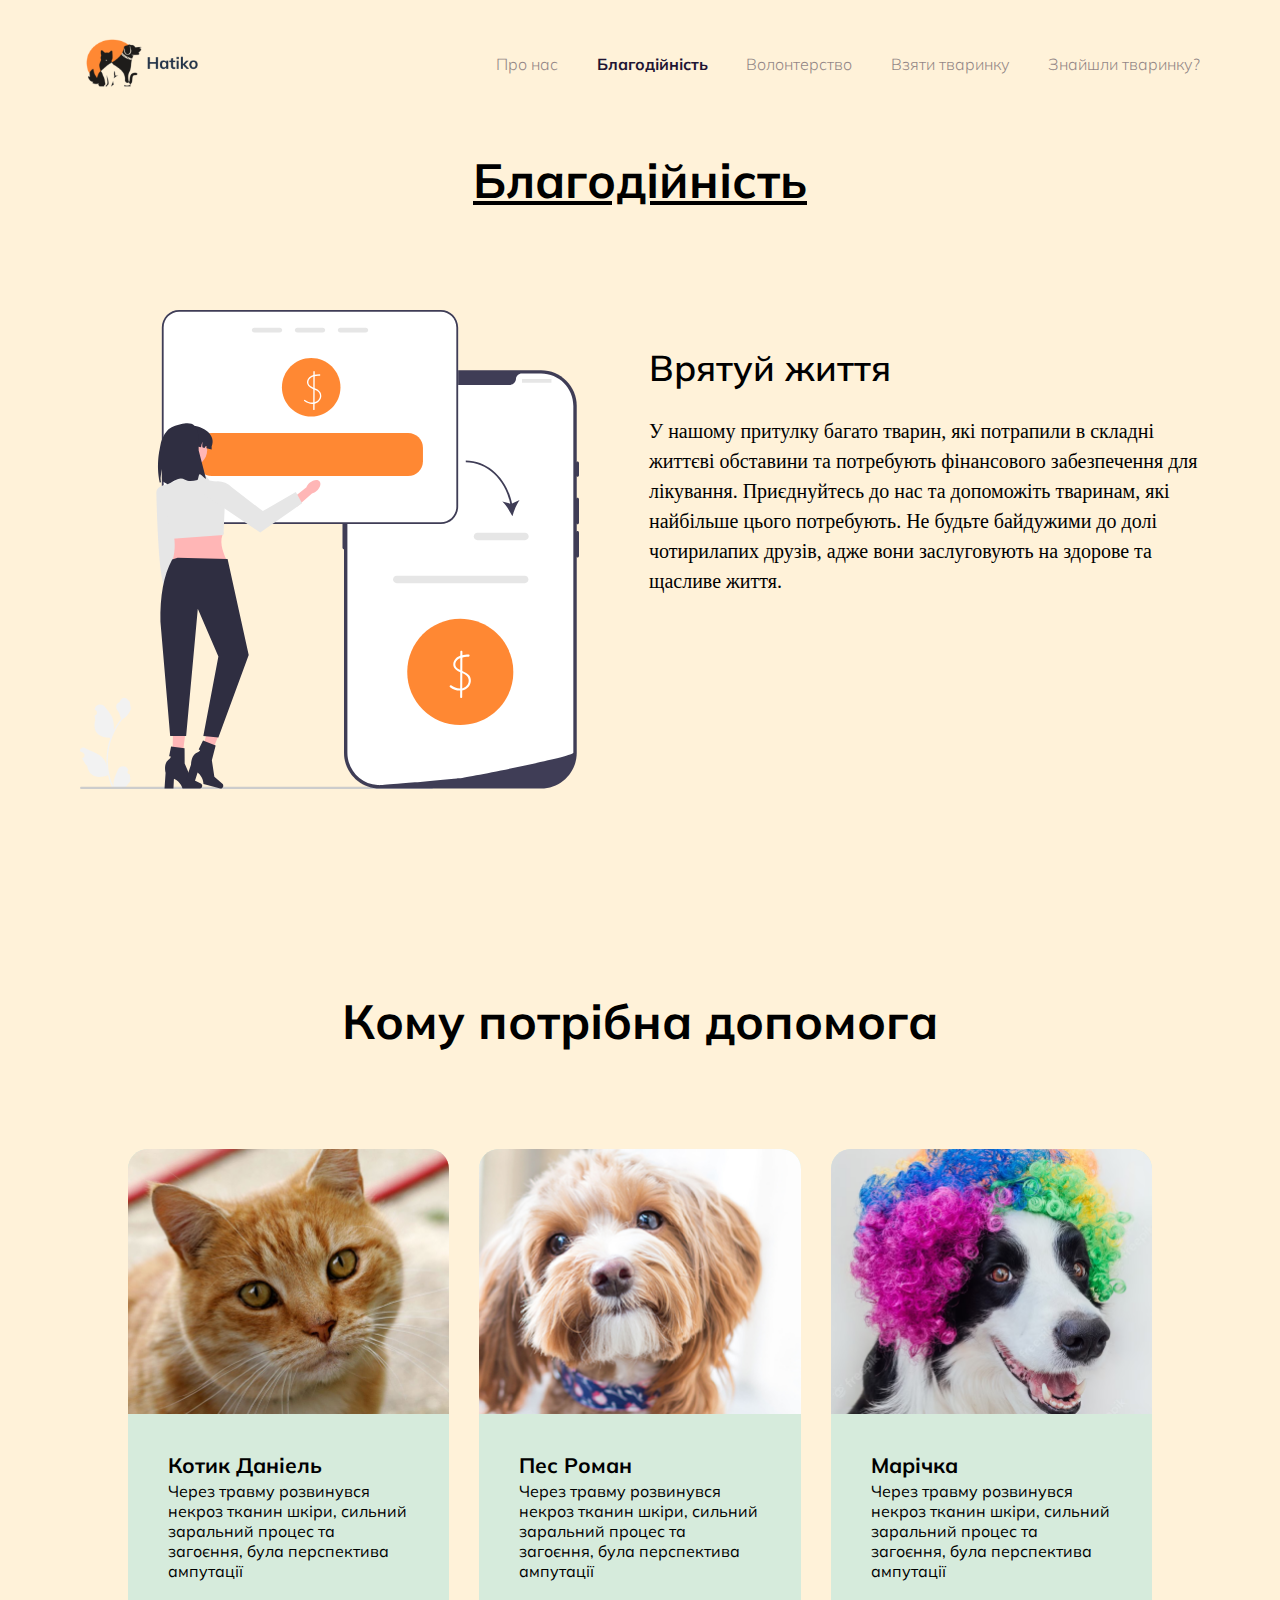
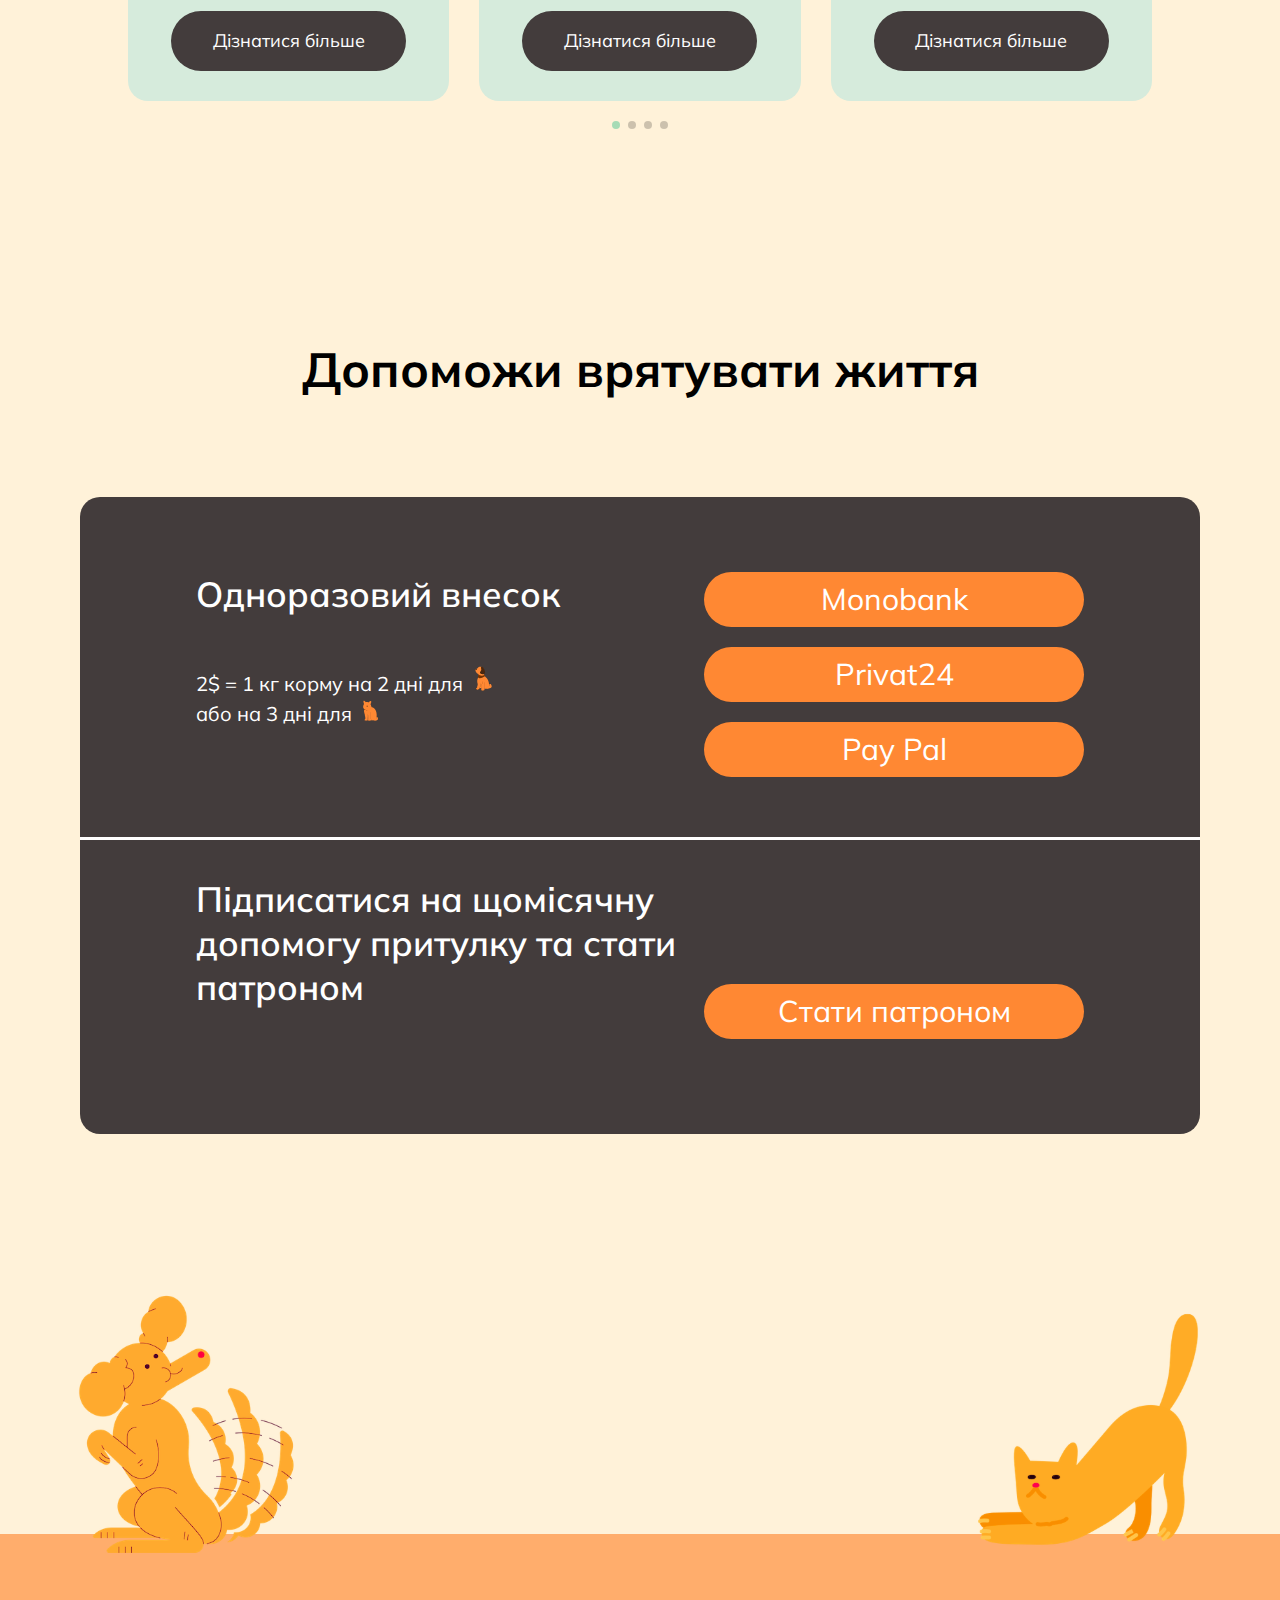
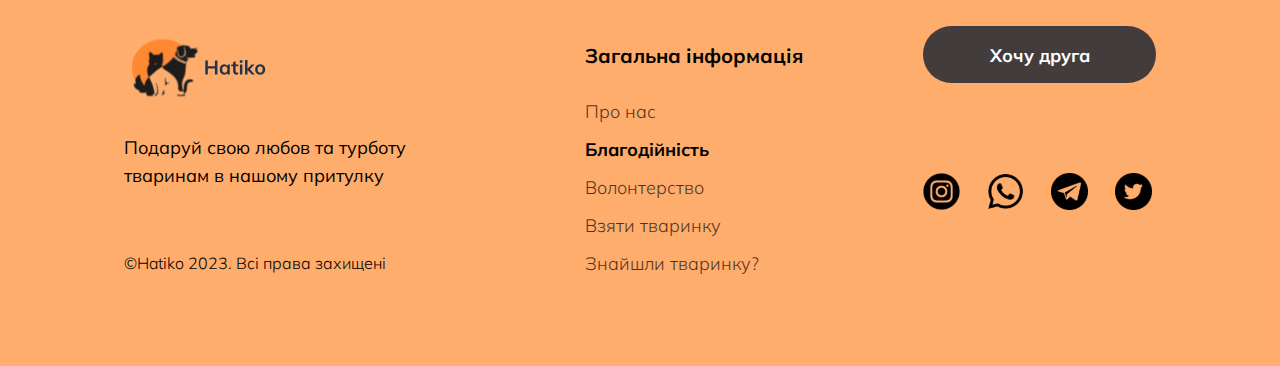
==== charity.html @ b1747670 "small changes in slider. adding links to page in footers and button "Хочу друга"" ====
<!DOCTYPE html>
<html lang="en">
<head>
    <meta charset="UTF-8">
    <meta http-equiv="X-UA-Compatible" content="IE=edge">
    <meta name="viewport" content="width=device-width, initial-scale=1.0">
    <link href="https://fonts.googleapis.com/css2?family=Mulish:wght@400&display=swap" rel="stylesheet">
    <link rel="stylesheet" href="styles/libs/style.css">
    <link rel="shortcut icon" href="images/favicon.ico" type="image/x-icon">
    <link rel="stylesheet" href="https://cdn.jsdelivr.net/npm/swiper@9/swiper-bundle.min.css" />
    <title>Благодійність</title>
</head>
<body>
    <header>
        <div class="container">
            <div class="header-content">
                <div class="logo">
                    <img src="images/logo.png" alt="logo">
                </div>
                <nav class="nav">
                    <a href="index.html" class="nav__item">Про нас</a>
                    <a href="charity.html" class="nav__item active">Благодійність</a>
                    <a href="volunteering.html" class="nav__item">Волонтерство</a>
                    <a href="#" class="nav__item">Взяти тваринку</a>
                    <a href="#" class="nav__item">Знайшли тваринку?</a>
                </nav>
            </div>
        </div>
    </header>
    <section class="charity-page-info">
        <h1>Благодійність</h1>
        <div class="container">
            <div class="content-left">
                <img src="images/woman_money.svg" alt="Woman with smartphone">
            </div>
            <div class="content-right">
                <h2>Врятуй життя</h2>
                <p>
                    У нашому притулку багато тварин, які потрапили в складні життєві обставини та потребують
                    фінансового забезпечення для лікування. Приєднуйтесь до нас та допоможіть тваринам, які
                    найбільше цього потребують. Не будьте байдужими до долі чотирилапих друзів, адже вони
                    заслуговують на здорове та щасливе життя.
                </p>
            </div>
        </div>
    </section>

    <section class="who-needs-help charity-section">
        <h2>Кому потрібна допомога</h2>

        <div class="pets-slider swiper mySwiper">
            <div class="swiper-wrapper">
                <div class="slider-element swiper-slide">
                    <div class="element-image element-image1">
                    </div>
                    <div class="info-part">
                        <p class="info-title">Котик Даніель</p>
                        <p>Через травму розвинувся некроз тканин шкіри, сильний заральний процес та загоєння, була перспектива ампутації</p>
                    </div>
                    <a class="learn-more" href="#">Дізнатися більше</a>
                </div>
                <div class="slider-element swiper-slide">
                    <div class="element-image element-image2">
                    </div>
                    <div class="info-part">
                        <p class="info-title">Пес Роман</p>
                        <p>Через травму розвинувся некроз тканин шкіри, сильний заральний процес та загоєння, була перспектива ампутації</p>
                    </div>
                    <a class="learn-more" href="#">Дізнатися більше</a>
                </div>
                <div class="slider-element swiper-slide">
                    <div class="element-image element-image3">
                    </div>
                    <div class="info-part">
                        <p class="info-title">Марічка</p>
                        <p>Через травму розвинувся некроз тканин шкіри, сильний заральний процес та загоєння, була перспектива ампутації</p>
                    </div>
                    <a class="learn-more" href="#">Дізнатися більше</a>
                </div>
                <div class="slider-element swiper-slide">
                    <div class="element-image element-image4">
                    </div>
                    <div class="info-part">
                        <p class="info-title">Жартун</p>
                        <p>Через травму розвинувся некроз тканин шкіри, сильний заральний процес та загоєння, була перспектива ампутації</p>
                    </div>
                    <a class="learn-more" href="#">Дізнатися більше</a>
                </div>
                <div class="slider-element swiper-slide">
                    <div class="element-image element-image5">
                    </div>
                    <div class="info-part">
                        <p class="info-title">Чарлі</p>
                        <p>Через травму розвинувся некроз тканин шкіри, сильний заральний процес та загоєння, була перспектива ампутації</p>
                    </div>
                    <a class="learn-more" href="#">Дізнатися більше</a>
                </div>
                <div class="slider-element swiper-slide">
                    <div class="element-image element-image6">
                    </div>
                    <div class="info-part">
                        <p class="info-title">Лео</p>
                        <p>Через травму розвинувся некроз тканин шкіри, сильний заральний процес та загоєння, була перспектива ампутації</p>
                    </div>
                    <a class="learn-more" href="#">Дізнатися більше</a>
                </div>
            </div>
        </div>
        <div style="position: relative; --swiper-theme-color: #A6DBB5; margin-top: 20px" class="swiper-pagination"></div>
    </section>

    <section class="help-save-live charity-section">
        <h2>Допоможи врятувати життя</h2>
        <form action="">
            <div class="form">
                <div class="top-form-part">
                    <div class="form-description">
                        <p class="form-description-title">Одноразовий внесок</p>
                        <p class="description-text">
                            2$ = 1 кг корму на 2 дні для <img src="images/small_dog.svg" alt="dog"><br>
                            або на 3 дні для <img src="images/small_cat.svg" alt="cat">
                        </p>
                    </div>
                    <div class="buttons-to-donate">
                        <a class="pay-button" href="#">Monobank</a>
                        <a class="pay-button" href="#">Privat24</a>
                        <a class="pay-button" href="#">Pay Pal</a>
                    </div>
                </div>
                <div class="separate-line"></div>
                <div class="bottom-form-part">
                    <div class="bottom-description">
                        <p class="form-description-title">Підписатися на щомісячну допомогу притулку та стати патроном</p>
                    </div>
                    <div class="button-to-become-patron">
                        <a href="#" class="pay-button">Стати патроном</a>
                    </div>
                </div>
            </div>
        </form>
    </section>


    <div style="margin-top: 400px" class="footer-img">
        <img class="overlap-img" src="images/cat_dog.svg" alt="Overlap Image">
    </div>

    <footer>
        <div class="container">
            <div class="footer-content">
                <div class="footer-col1">
                    <a href="index.html"><img src="images/logo.svg" alt="Logo"></a>
                    <p>Подаруй свою любов та турботу тваринам в нашому притулку</p>
                    <small>©Hatiko 2023. Всі права захищені</small>
                </div>
                <div class="footer-col2">
                    <h3>Загальна інформація</h3>
                    <div class="footer-links">
                        <ul>
                            <li><a href="index.html" class="footer__item">Про нас</a></li>
                            <li><a href="charity.html" class="footer__item active">Благодійність</a></li>
                            <li><a href="volunteering.html" class="footer__item">Волонтерство</a></li>
                            <li><a href="take-animal.html" class="footer__item">Взяти тваринку</a></li>
                            <li><a href="#" class="footer__item">Знайшли тваринку?</a></li>
                        </ul>
                    </div>
                </div>

                <div class="footer-col3">
                    <button onclick="window.location.href='take-animal.html'">Хочу друга</button>
                    <div class="social-media">
                        <a href="#"><img src="images/social1.svg" alt="Social Media"></a>
                        <a href="#"><img src="images/social2.svg" alt="Social Media"></a>
                        <a href="#"><img src="images/social3.svg" alt="Social Media"></a>
                        <a href="#"><img src="images/social4.svg" alt="Social Media"></a>
                    </div>
                </div>
            </div>
        </div>
    </footer>

    <script src="scripts/slider.js"></script>
    <script src="https://cdn.jsdelivr.net/npm/swiper@9/swiper-bundle.min.js"></script>
    <script>
        var swiper = new Swiper(".mySwiper", {
            slidesPerView: 3,
            spaceBetween: 30,
            pagination: {
                el: ".swiper-pagination",
                clickable: true,
            },
        });
    </script>
</body>
</html>
---- styles/libs/style.css ----
@import url('media.css');
@import url('../blocks/header.css');
@import url('../blocks/main-page.css');
@import url('../blocks/slider.css');
@import url('../blocks/volunteering-page.css');
@import url('../blocks/form.css');
@import url('../blocks/thanks-block.css');
@import url('../blocks/reasons.css');
@import url('../blocks/sponsors.css');
@import url('../blocks/footer.css');
@import url('../blocks/take-animal-page.css');
@import url('../blocks/charity-page.css');
@import url('../blocks/animal-object-info.css');
*{
    font-family: 'Mulish', sans-serif;
    margin: 0;
    padding: 0;
    box-sizing: border-box;
}

.container{
    position: relative;
    max-width: 1120px;
    margin: 0 auto;
}
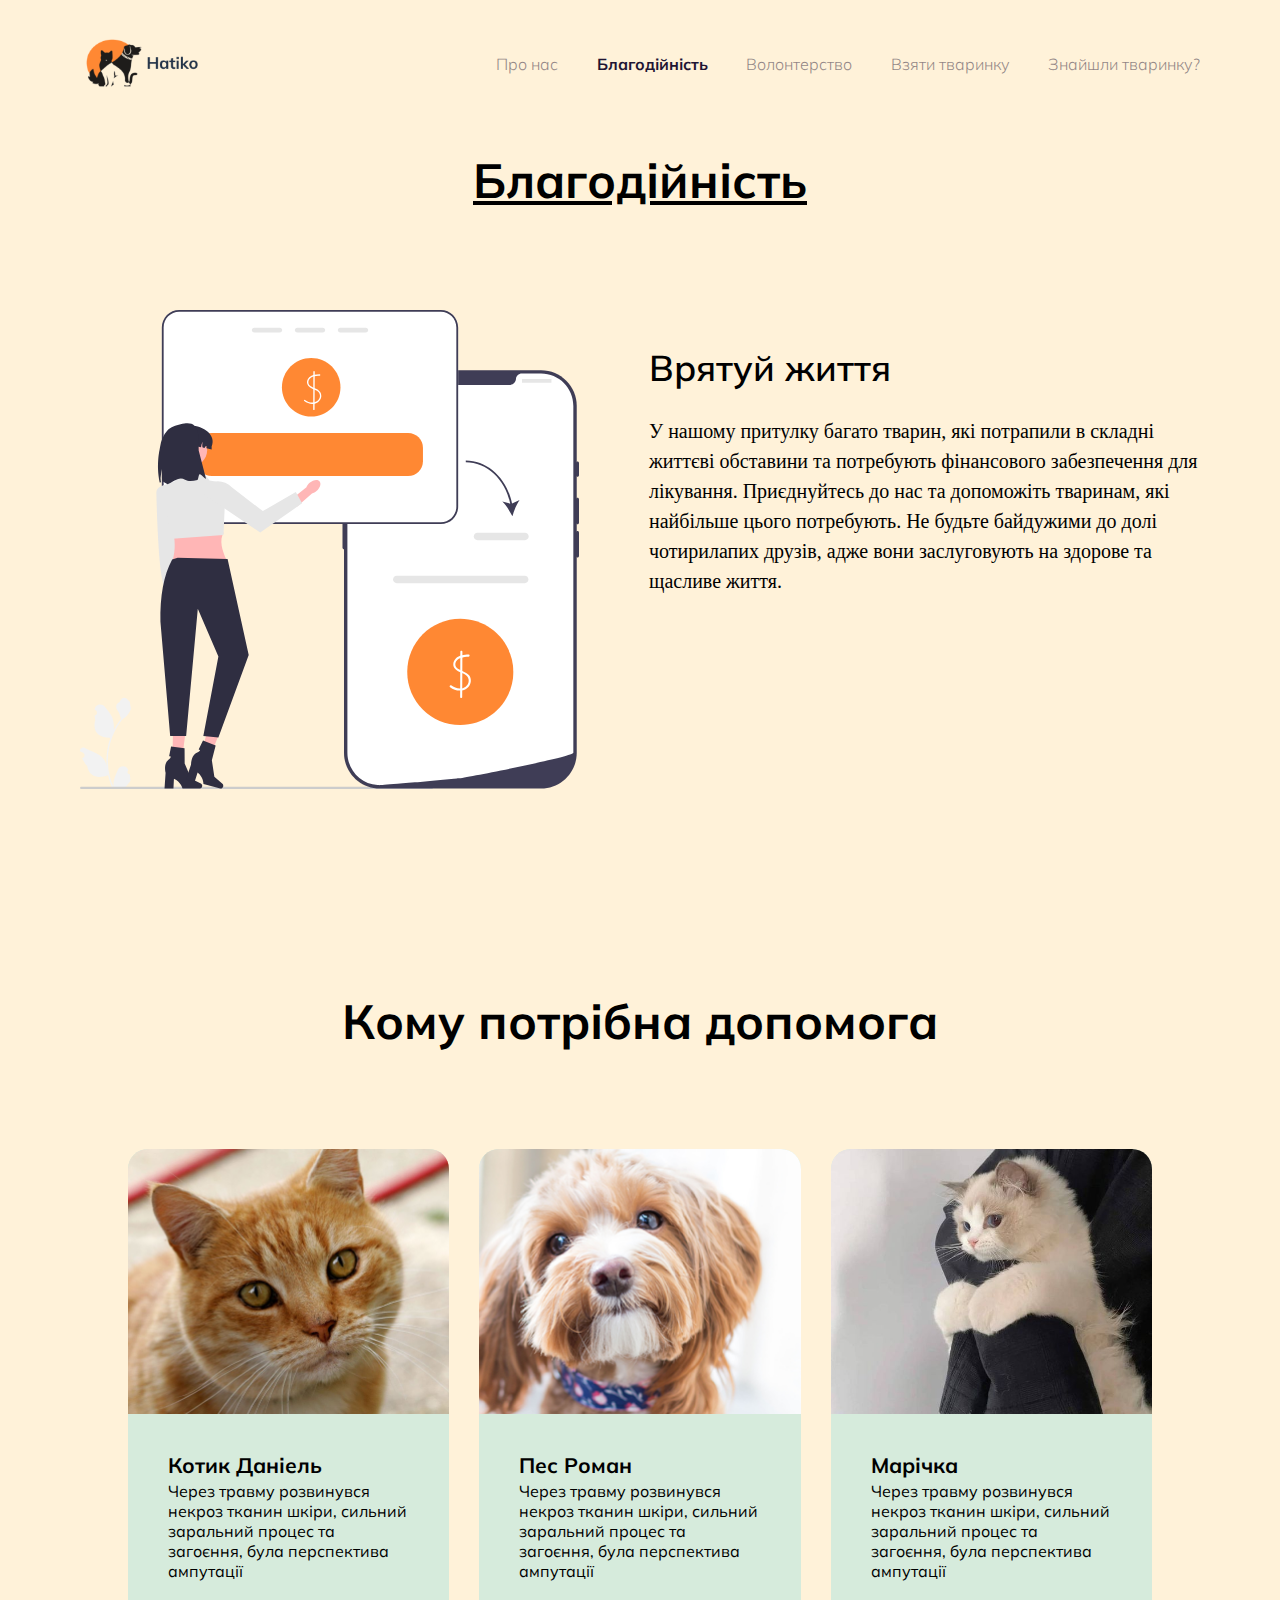
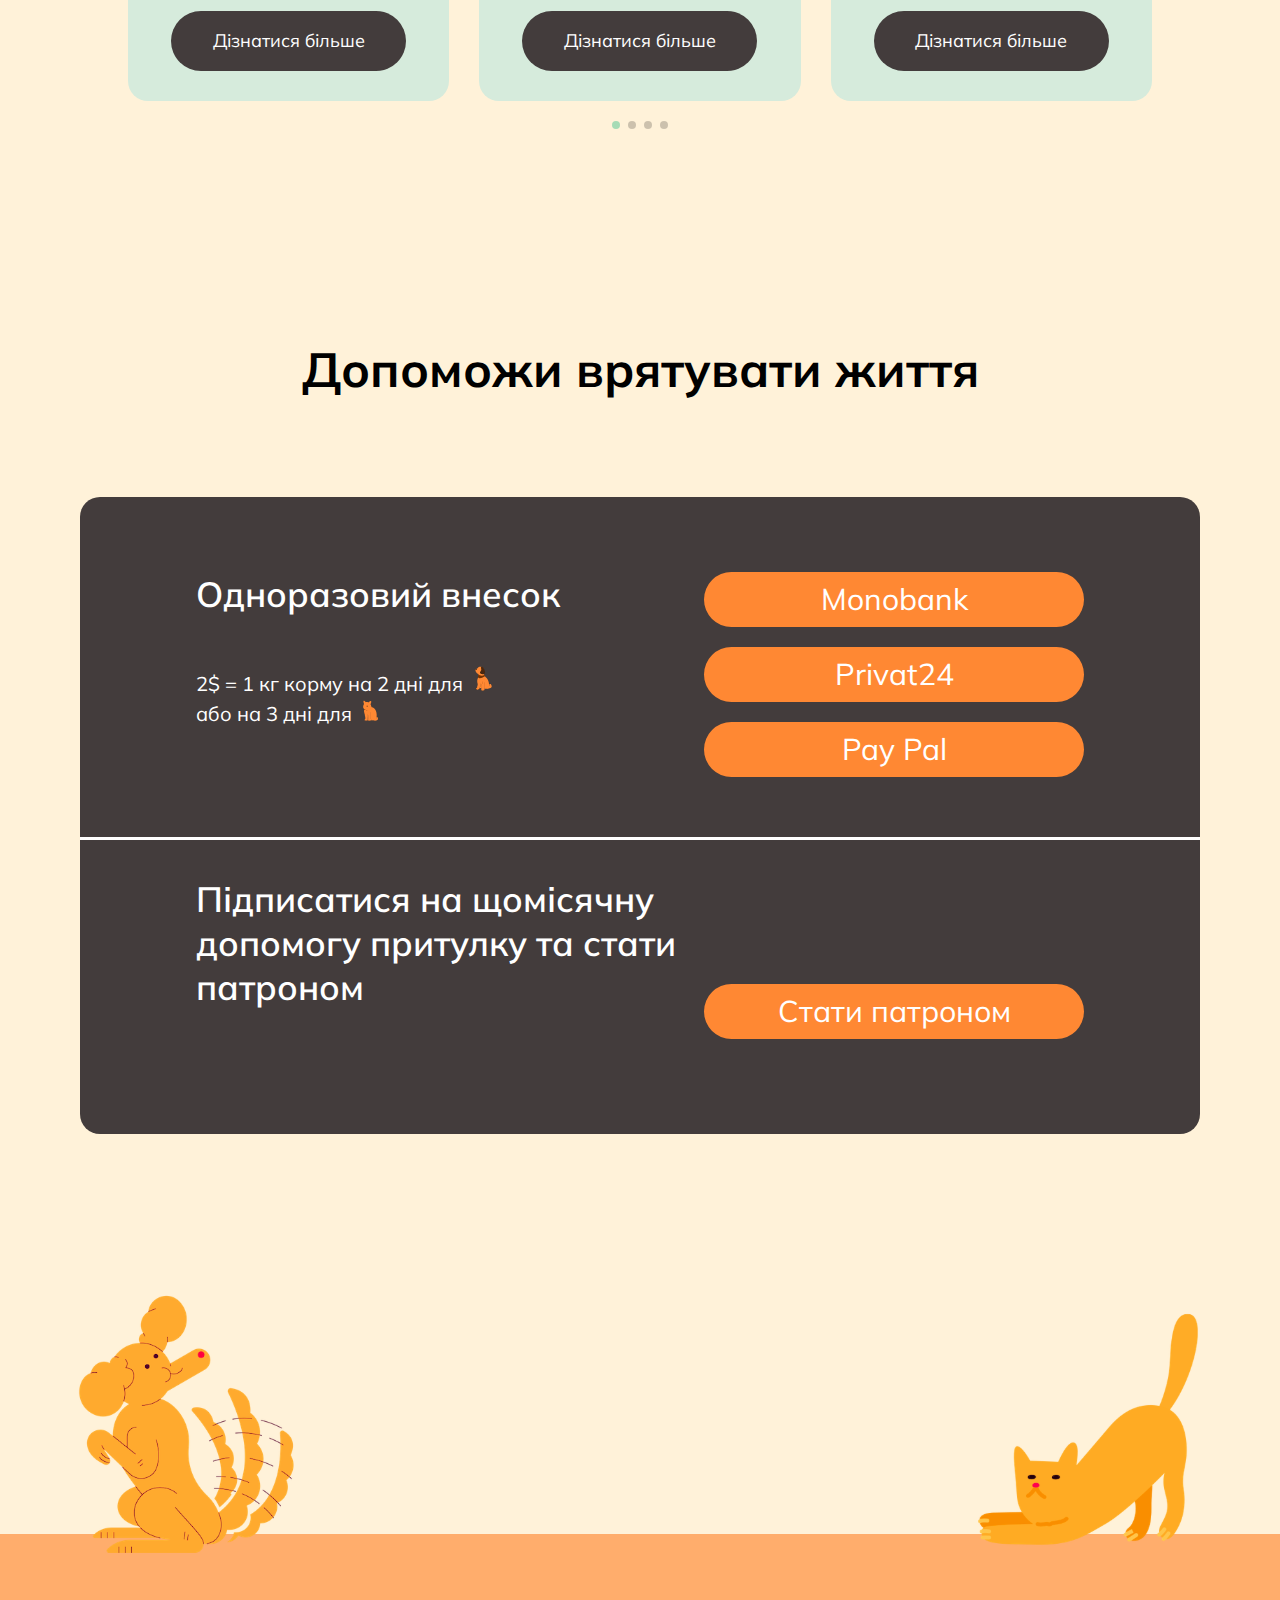
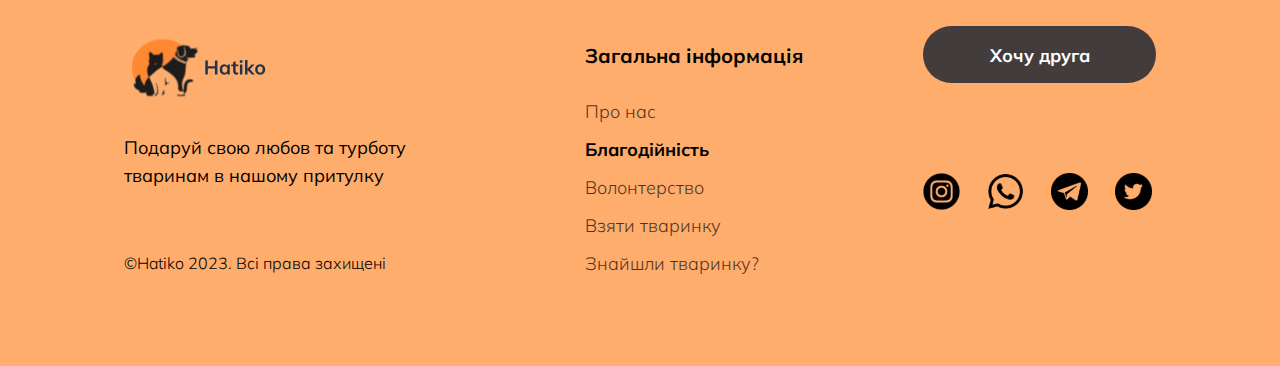
==== commit ce8f78ca: "Changed slider images and titles" ====
--- a/charity.html
+++ b/charity.html
@@ -160,14 +160,14 @@
                             <li><a href="index.html" class="footer__item">Про нас</a></li>
                             <li><a href="charity.html" class="footer__item active">Благодійність</a></li>
                             <li><a href="volunteering.html" class="footer__item">Волонтерство</a></li>
-                            <li><a href="take-animal.html" class="footer__item">Взяти тваринку</a></li>
+                            <li><a href="#" class="footer__item">Взяти тваринку</a></li>
                             <li><a href="#" class="footer__item">Знайшли тваринку?</a></li>
                         </ul>
                     </div>
                 </div>
 
                 <div class="footer-col3">
-                    <button onclick="window.location.href='take-animal.html'">Хочу друга</button>
+                    <button>Хочу друга</button>
                     <div class="social-media">
                         <a href="#"><img src="images/social1.svg" alt="Social Media"></a>
                         <a href="#"><img src="images/social2.svg" alt="Social Media"></a>
--- a/styles/libs/style.css
+++ b/styles/libs/style.css
@@ -10,7 +10,7 @@
 @import url('../blocks/footer.css');
 @import url('../blocks/take-animal-page.css');
 @import url('../blocks/charity-page.css');
-@import url('../blocks/animal-object-info.css');
+@import url('../blocks/animal-take-slider.css');
 *{
     font-family: 'Mulish', sans-serif;
     margin: 0;
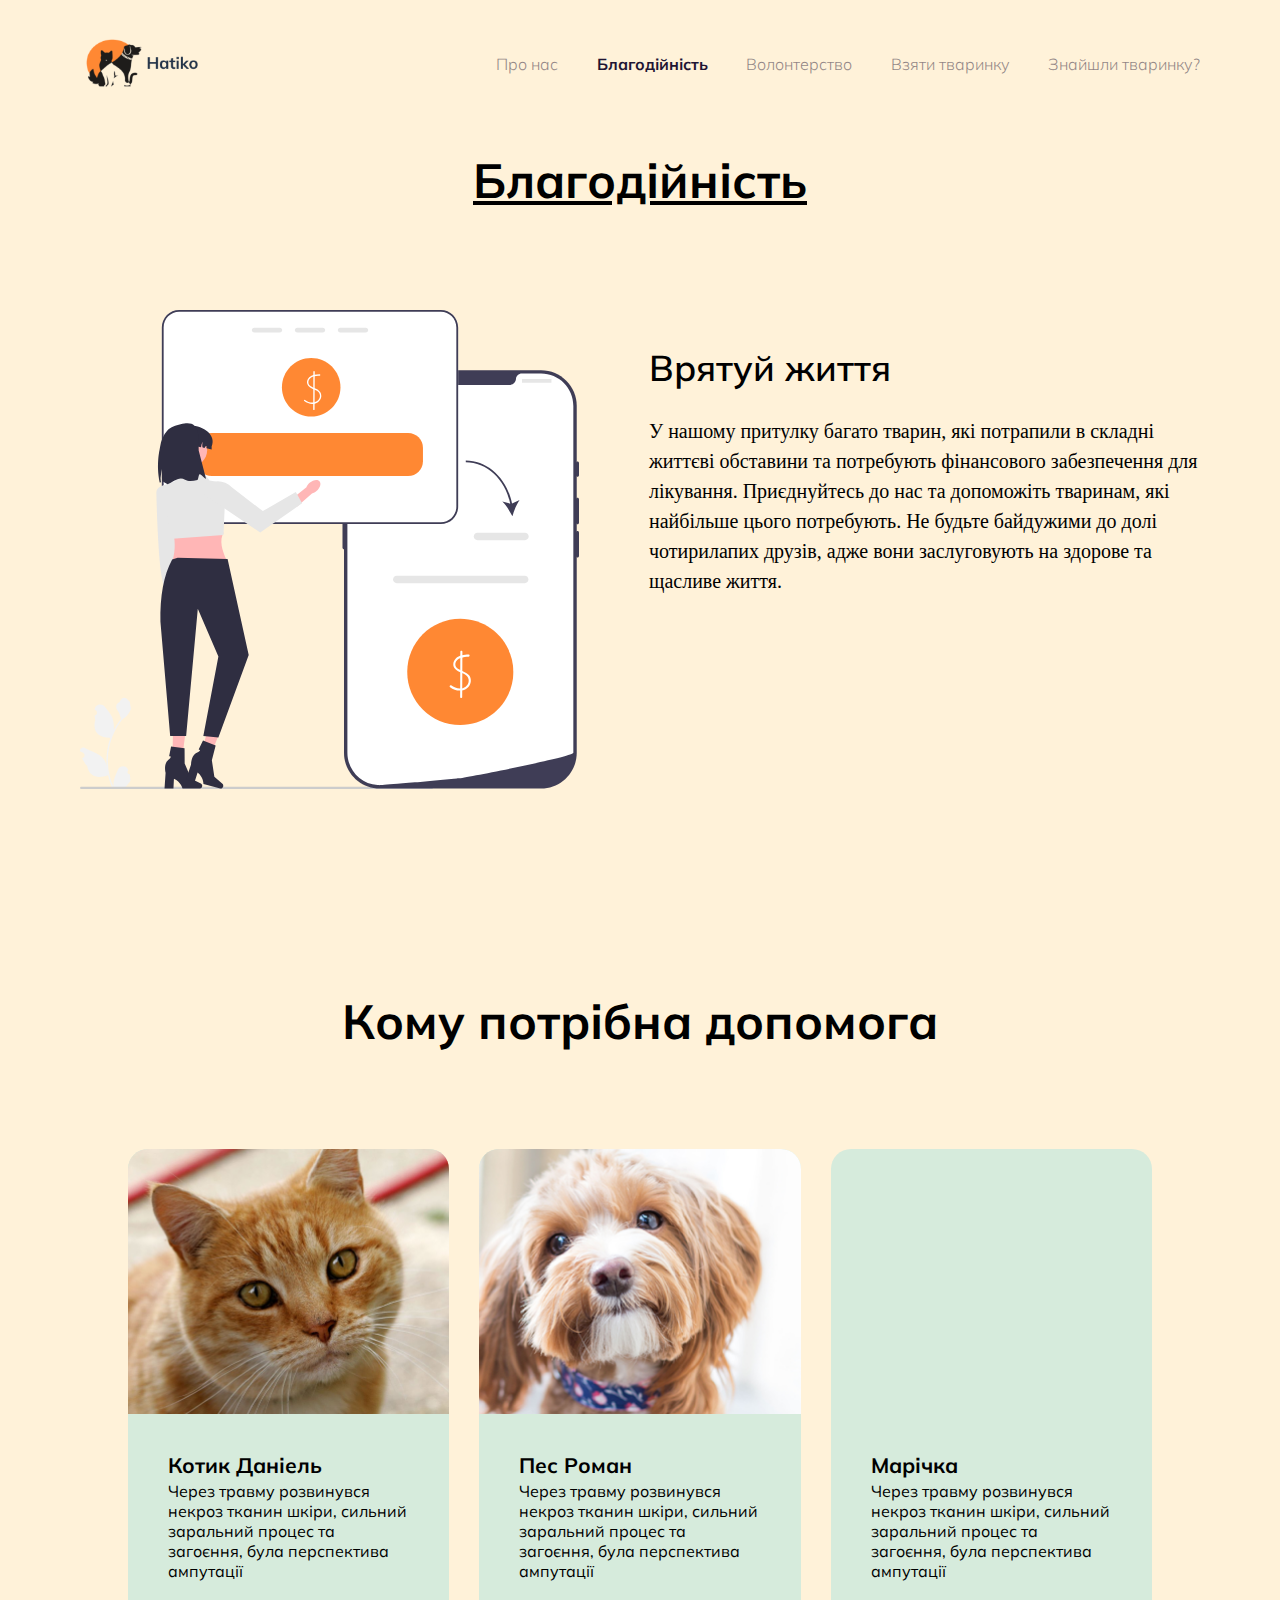
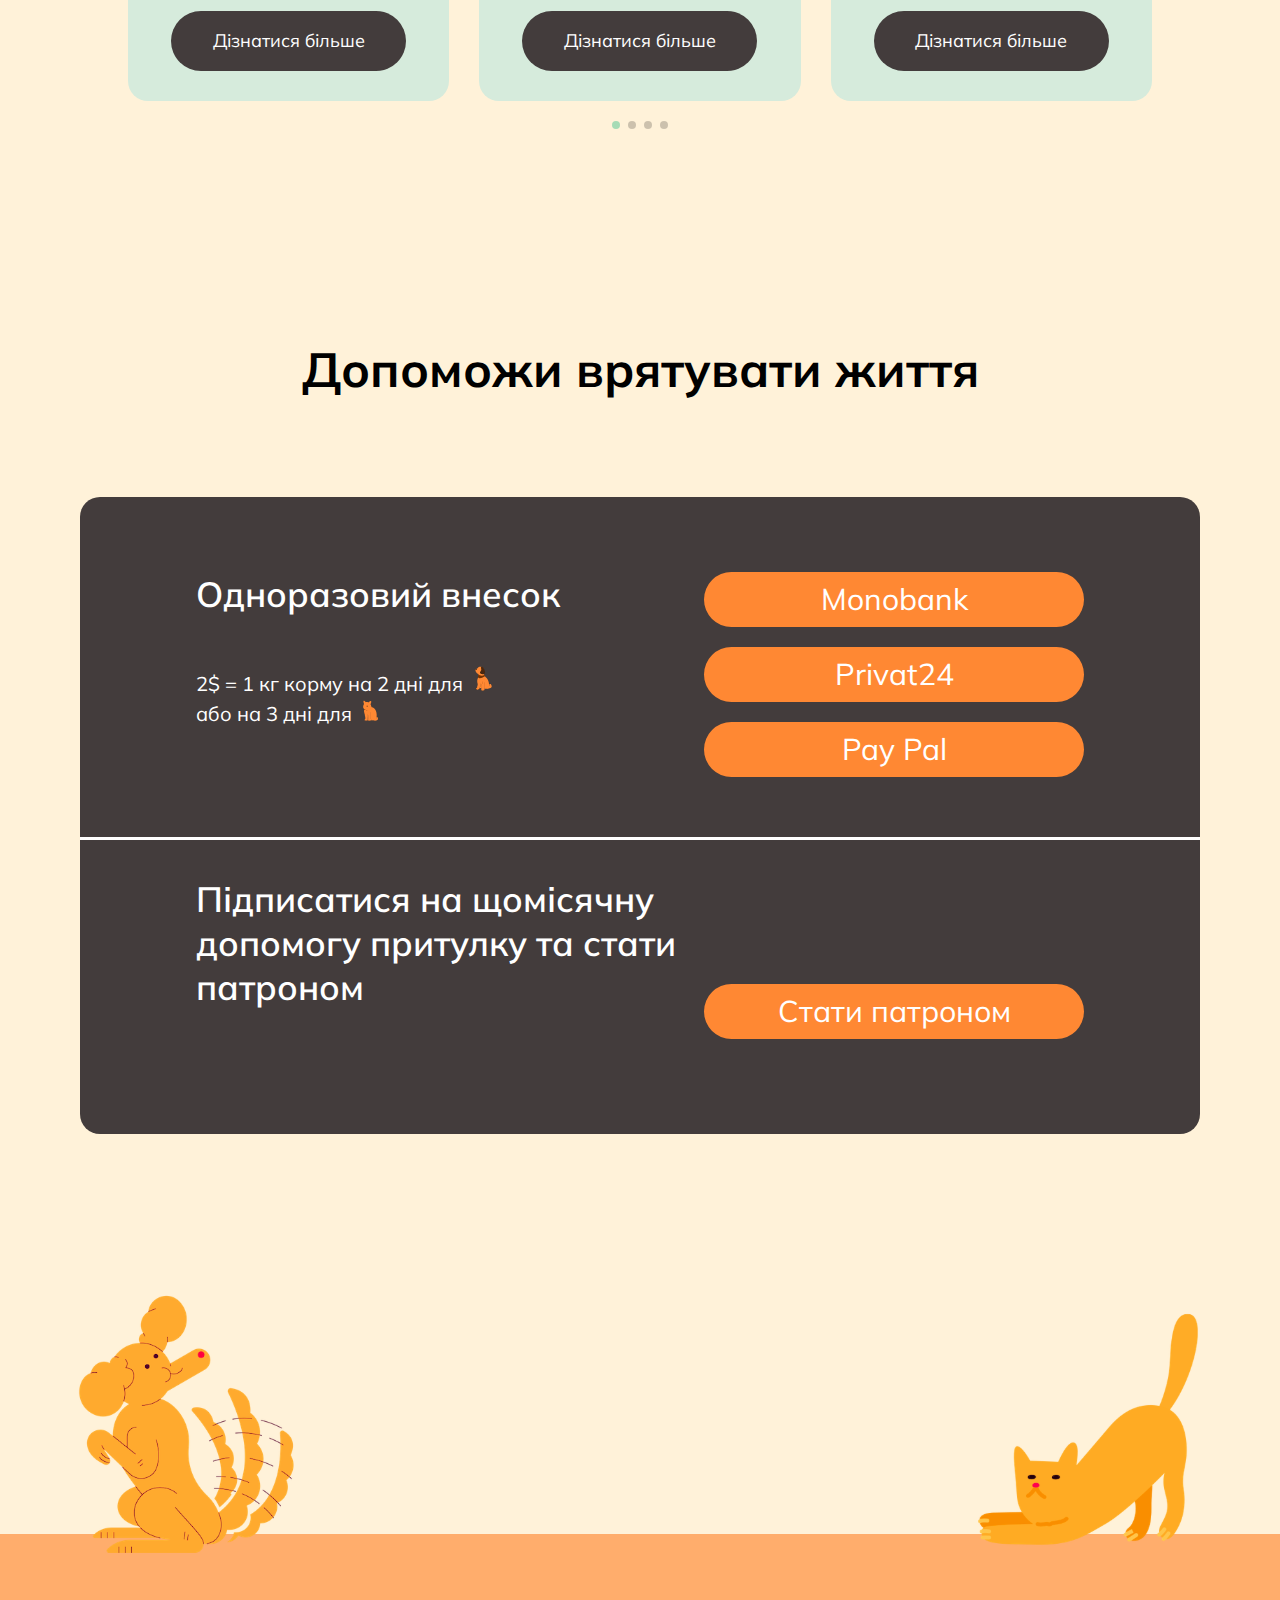
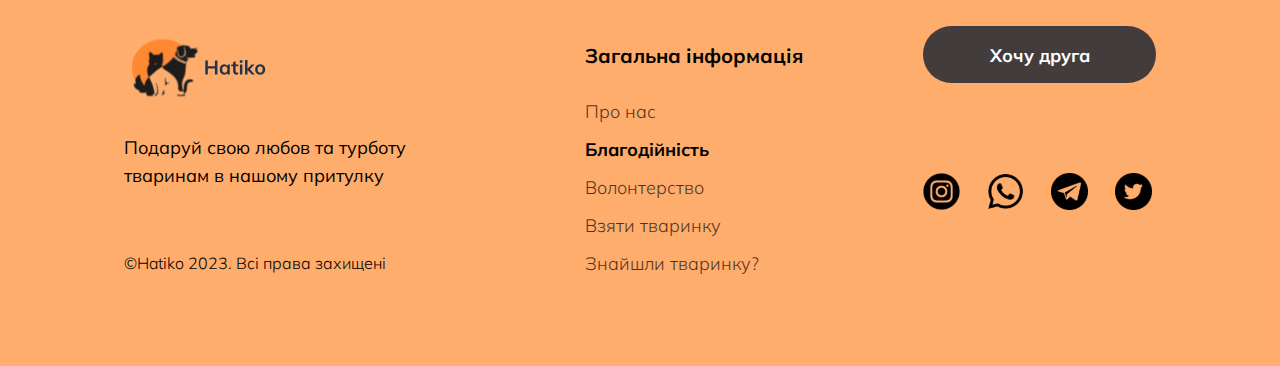
==== commit f75a2295: "Merge pull request #6 from KZMRK/takeanimal" ====
--- a/charity.html
+++ b/charity.html
@@ -21,7 +21,7 @@
                     <a href="index.html" class="nav__item">Про нас</a>
                     <a href="charity.html" class="nav__item active">Благодійність</a>
                     <a href="volunteering.html" class="nav__item">Волонтерство</a>
-                    <a href="#" class="nav__item">Взяти тваринку</a>
+                    <a href="take-animal.html" class="nav__item">Взяти тваринку</a>
                     <a href="#" class="nav__item">Знайшли тваринку?</a>
                 </nav>
             </div>
@@ -160,14 +160,14 @@
                             <li><a href="index.html" class="footer__item">Про нас</a></li>
                             <li><a href="charity.html" class="footer__item active">Благодійність</a></li>
                             <li><a href="volunteering.html" class="footer__item">Волонтерство</a></li>
-                            <li><a href="#" class="footer__item">Взяти тваринку</a></li>
+                            <li><a href="take-animal.html" class="footer__item">Взяти тваринку</a></li>
                             <li><a href="#" class="footer__item">Знайшли тваринку?</a></li>
                         </ul>
                     </div>
                 </div>
 
                 <div class="footer-col3">
-                    <button>Хочу друга</button>
+                    <button onclick="window.location.href='take-animal.html'">Хочу друга</button>
                     <div class="social-media">
                         <a href="#"><img src="images/social1.svg" alt="Social Media"></a>
                         <a href="#"><img src="images/social2.svg" alt="Social Media"></a>
--- a/styles/libs/style.css
+++ b/styles/libs/style.css
@@ -11,6 +11,7 @@
 @import url('../blocks/take-animal-page.css');
 @import url('../blocks/charity-page.css');
 @import url('../blocks/animal-take-slider.css');
+@import url('../blocks/passport-take-animal-page.css');
 *{
     font-family: 'Mulish', sans-serif;
     margin: 0;
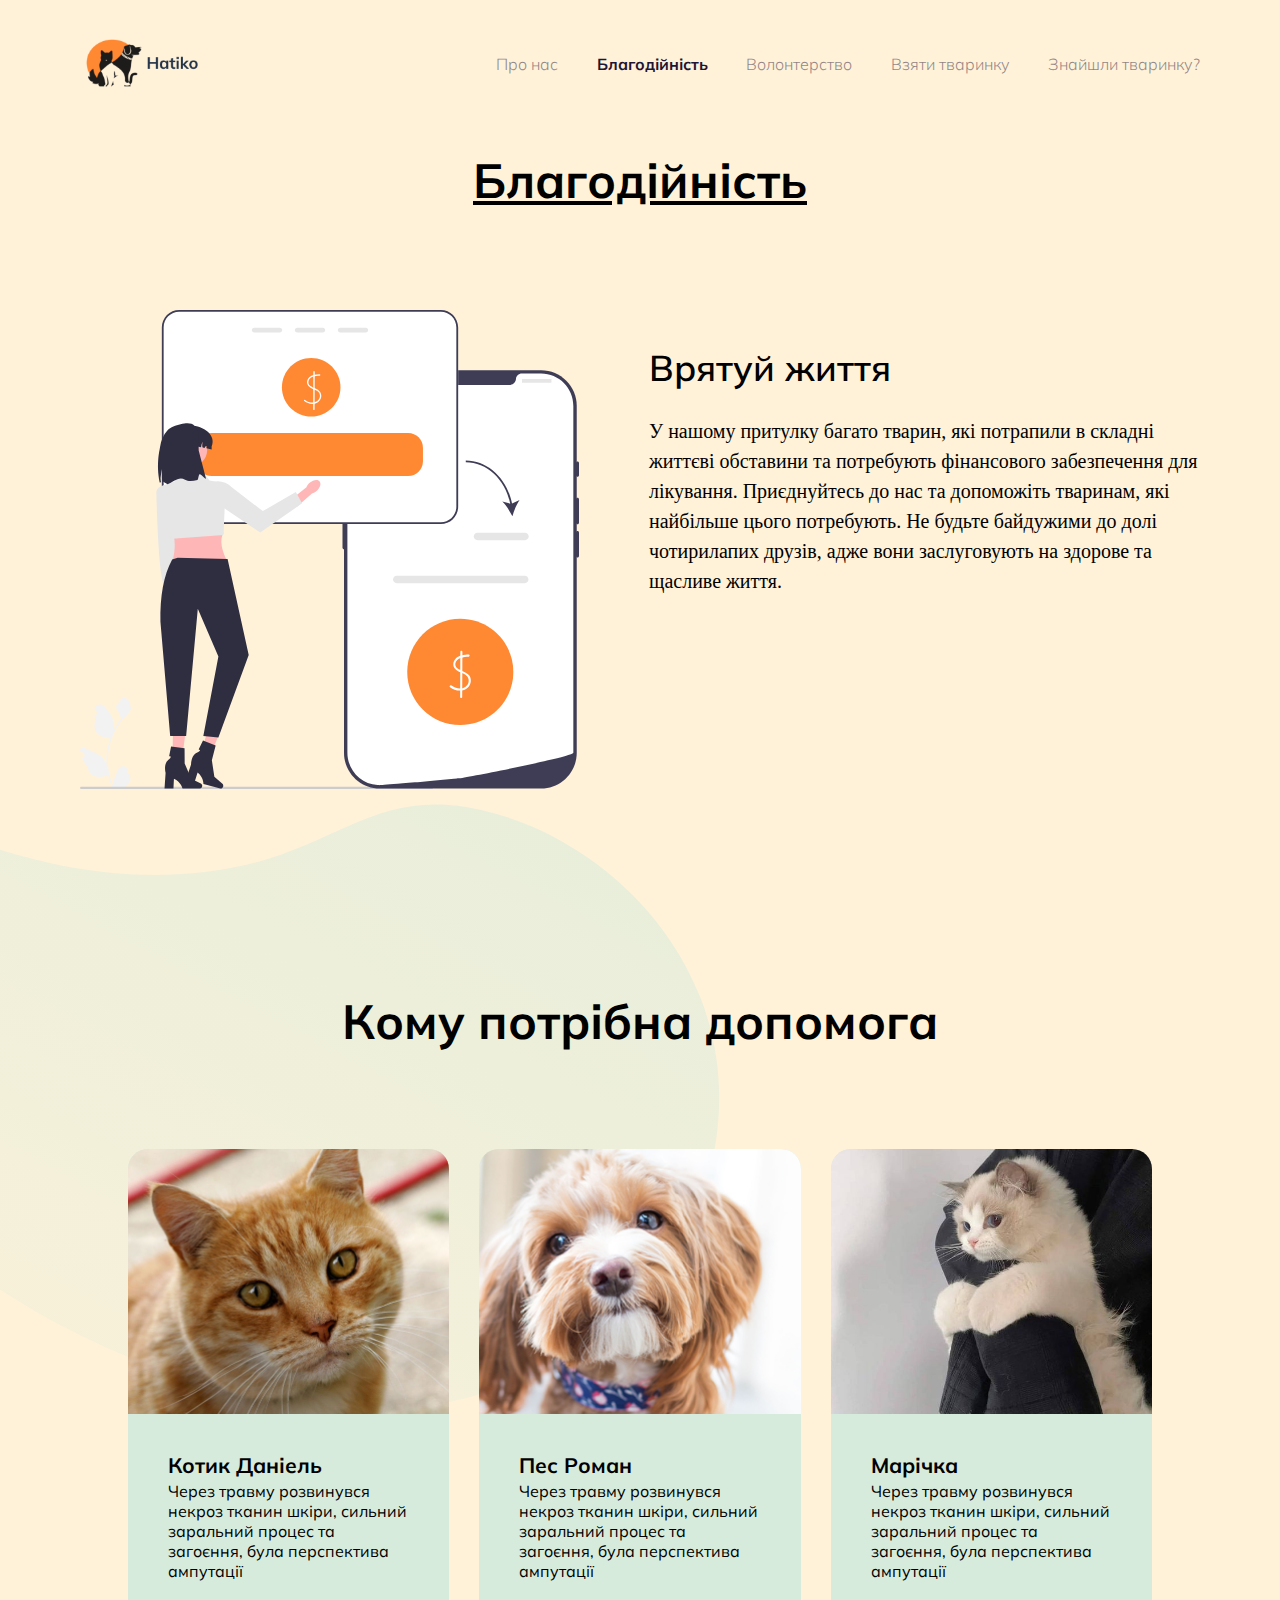
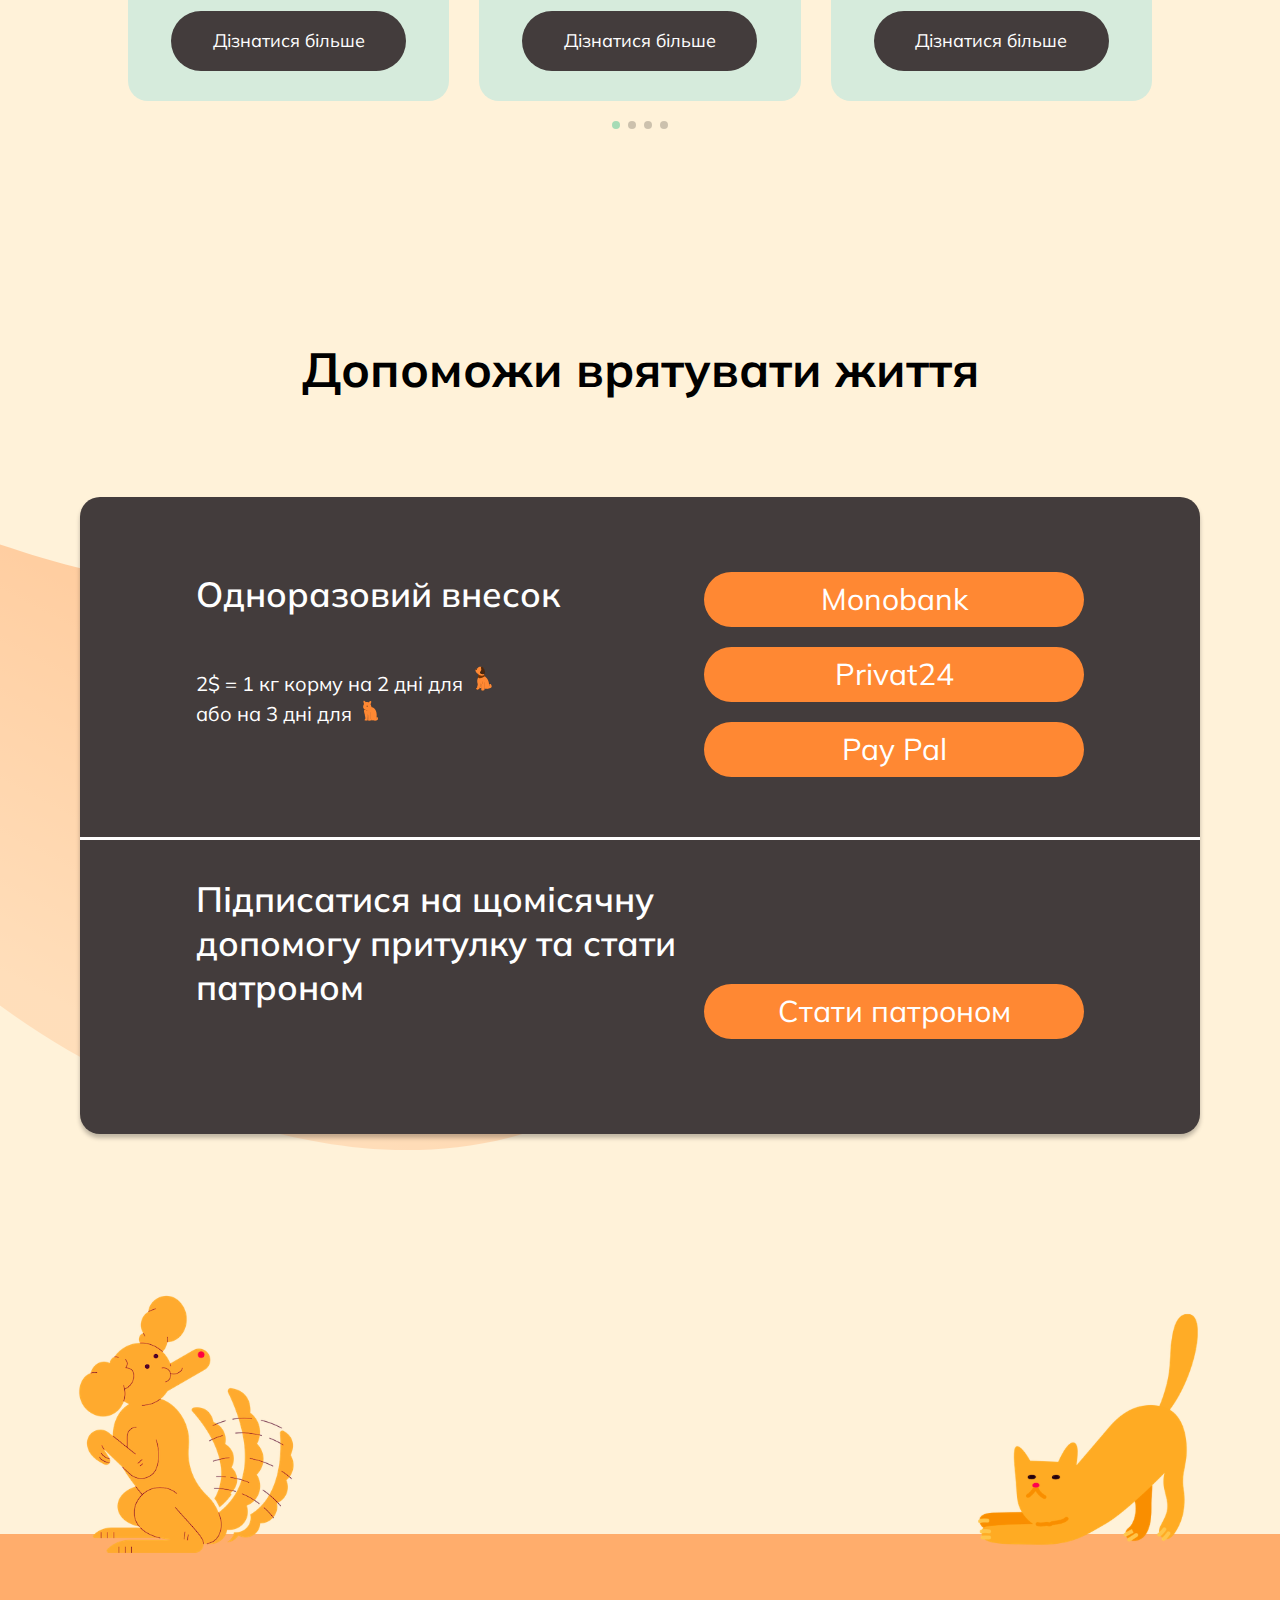
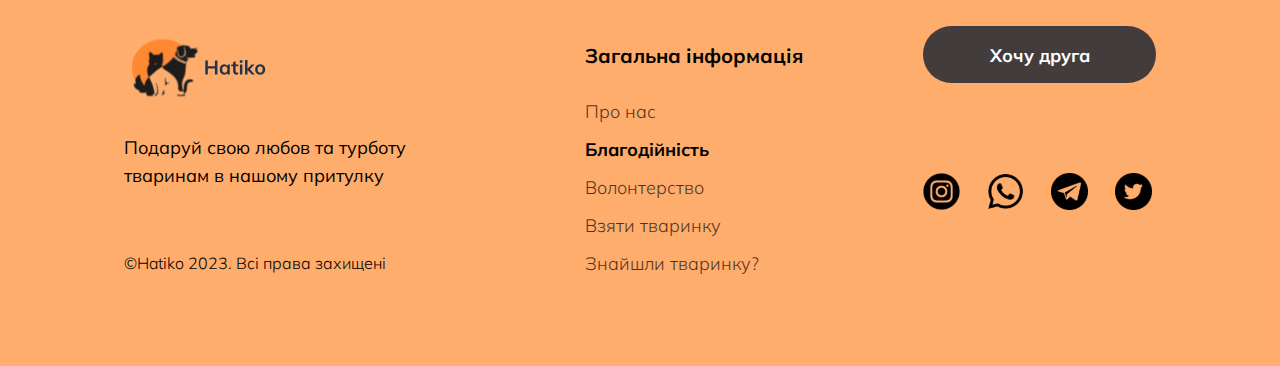
==== commit f66118ce: "Add background vectors" ====
--- a/charity.html
+++ b/charity.html
@@ -43,6 +43,9 @@
                 </p>
             </div>
         </div>
+        <div class="vector-img">
+            <img src="images/Green.svg" alt="green" class="vector_green">
+        </div>
     </section>
 
     <section class="who-needs-help charity-section">
@@ -138,6 +141,9 @@
                 </div>
             </div>
         </form>
+        <div class="vector-img">
+            <img src="images/Vector_orange.svg" alt="Orange" class="vector_orange">
+        </div>
     </section>
 
 
--- a/styles/libs/style.css
+++ b/styles/libs/style.css
@@ -12,6 +12,8 @@
 @import url('../blocks/charity-page.css');
 @import url('../blocks/animal-take-slider.css');
 @import url('../blocks/passport-take-animal-page.css');
+@import url('../blocks/foundpet-page.css');
+
 *{
     font-family: 'Mulish', sans-serif;
     margin: 0;
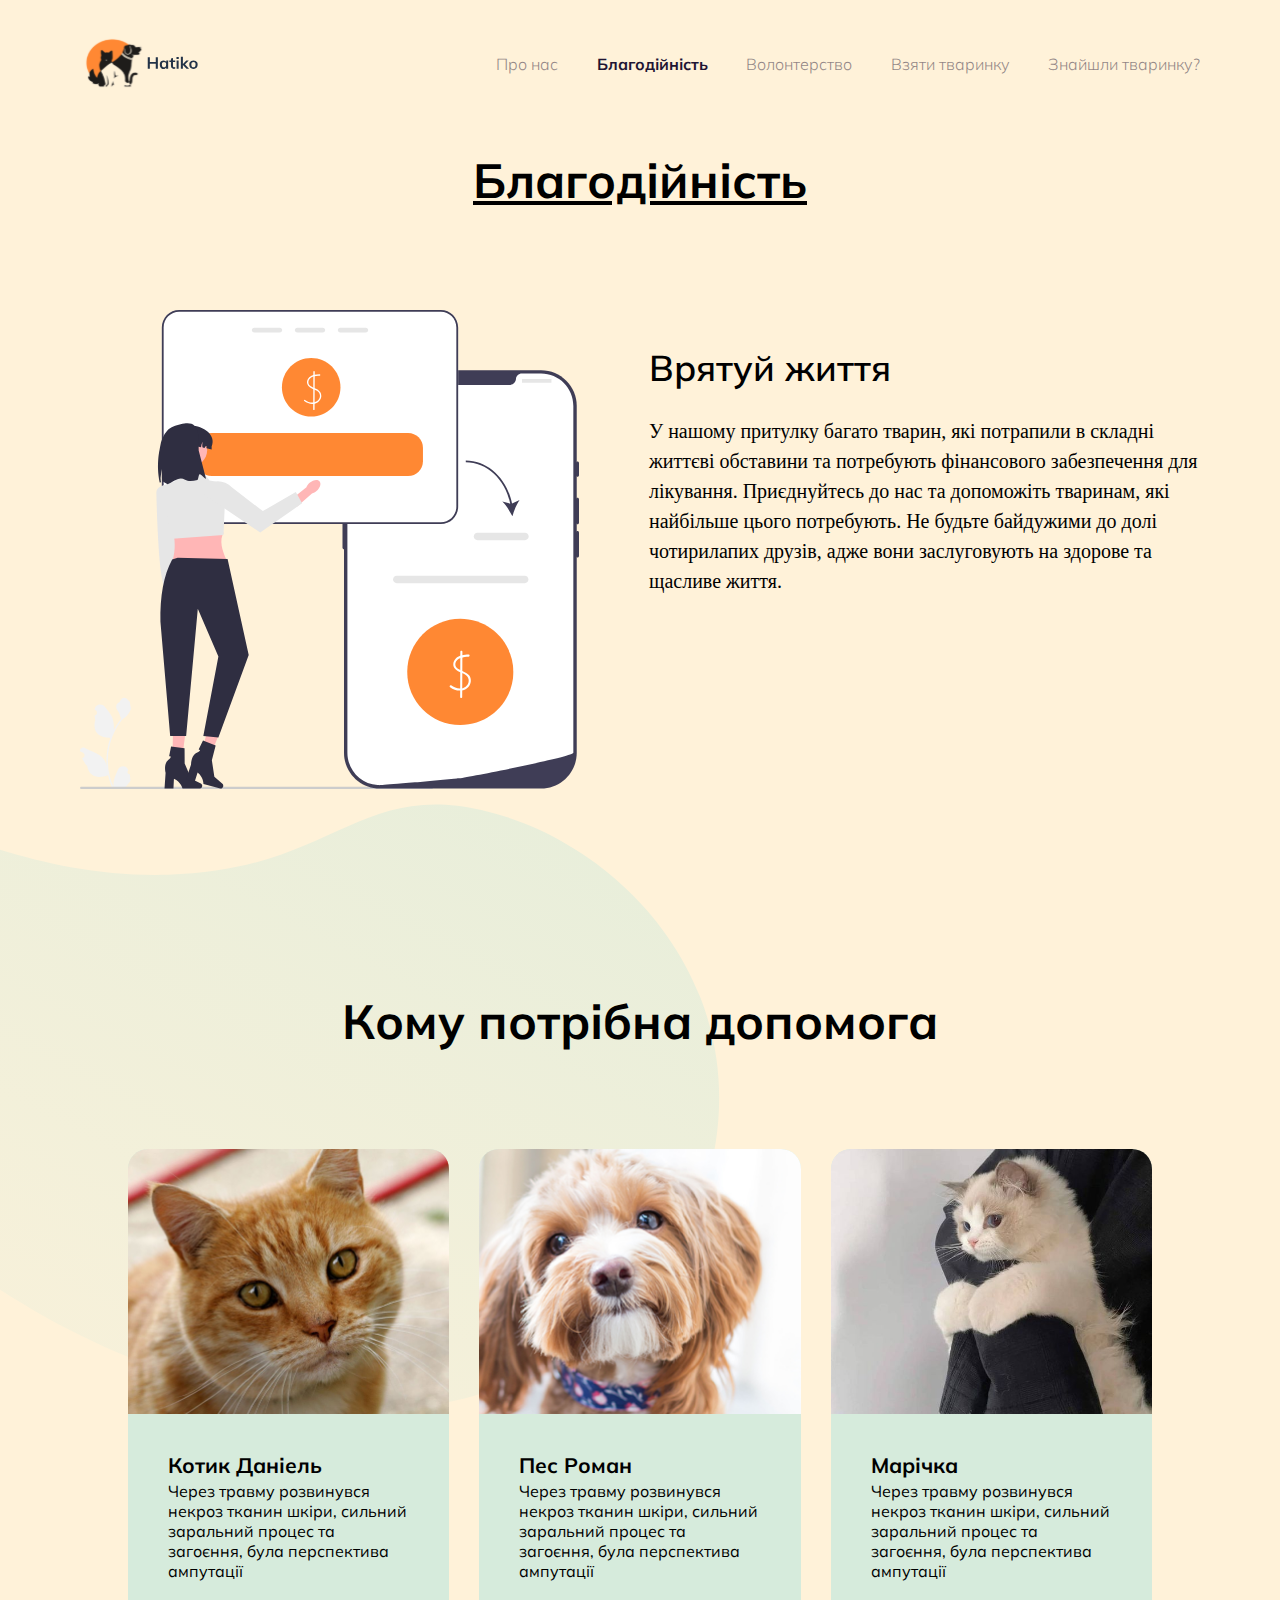
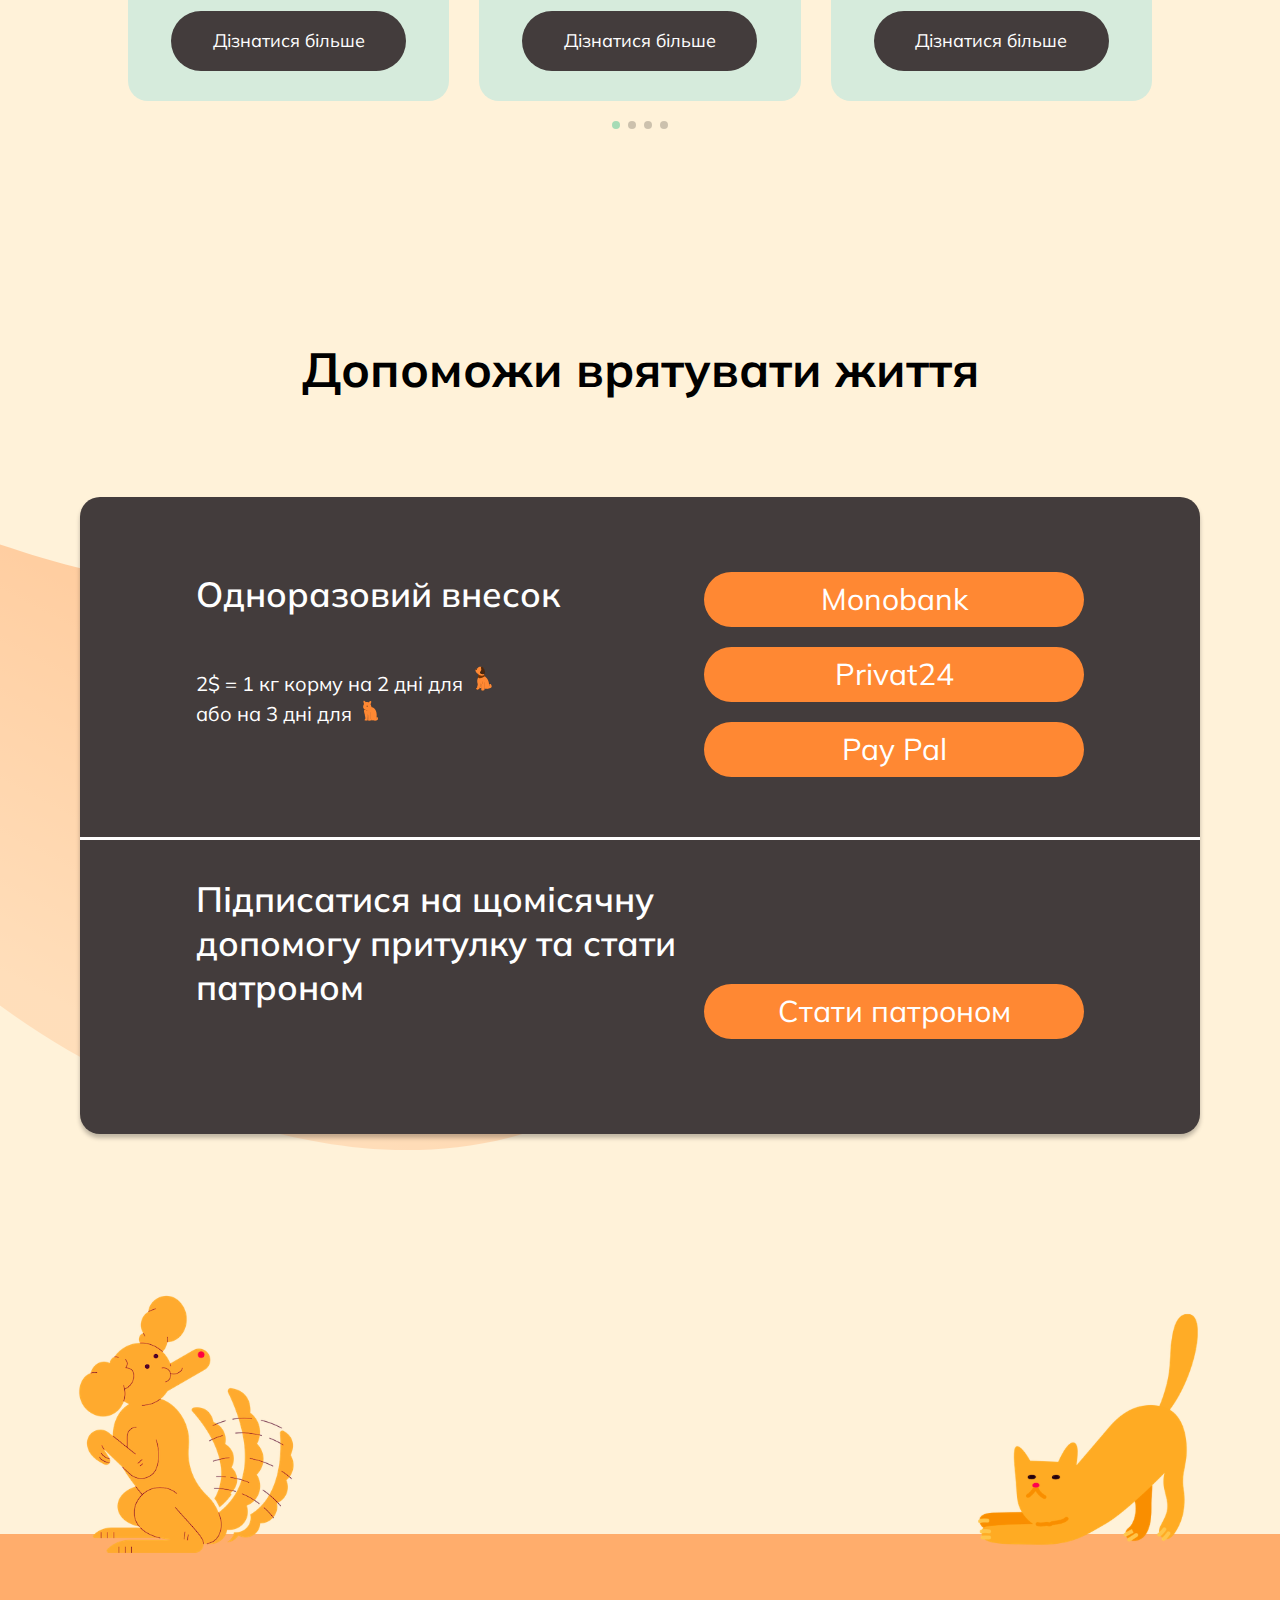
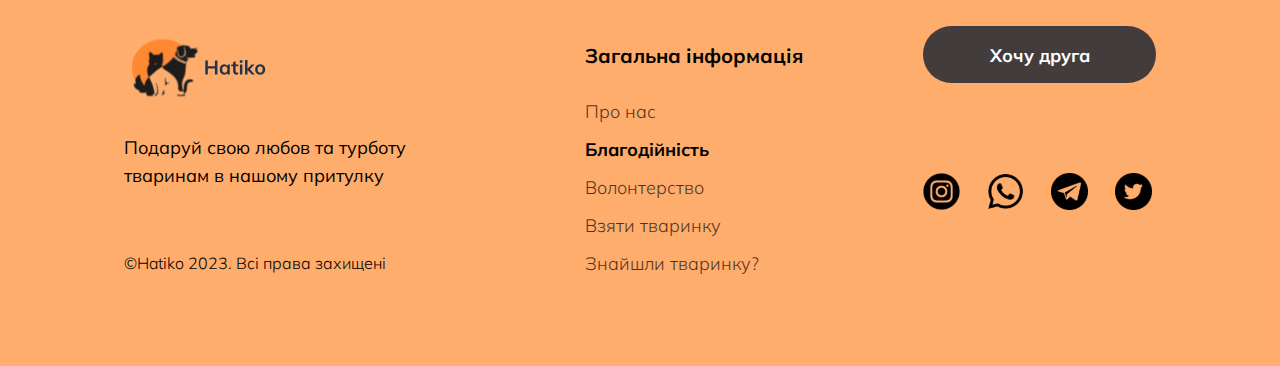
==== commit 62682677: "add all links to pages" ====
--- a/charity.html
+++ b/charity.html
@@ -14,15 +14,15 @@
     <header>
         <div class="container">
             <div class="header-content">
-                <div class="logo">
-                    <img src="images/logo.png" alt="logo">
-                </div>
+                <a class="logo" href="index.html">
+                    <img src="images/logo.svg" alt="logo">
+                </a>
                 <nav class="nav">
                     <a href="index.html" class="nav__item">Про нас</a>
                     <a href="charity.html" class="nav__item active">Благодійність</a>
                     <a href="volunteering.html" class="nav__item">Волонтерство</a>
                     <a href="take-animal.html" class="nav__item">Взяти тваринку</a>
-                    <a href="#" class="nav__item">Знайшли тваринку?</a>
+                    <a href="foundpet.html" class="nav__item">Знайшли тваринку?</a>
                 </nav>
             </div>
         </div>
@@ -60,7 +60,7 @@
                         <p class="info-title">Котик Даніель</p>
                         <p>Через травму розвинувся некроз тканин шкіри, сильний заральний процес та загоєння, була перспектива ампутації</p>
                     </div>
-                    <a class="learn-more" href="#">Дізнатися більше</a>
+                    <a class="learn-more" href="learn-more.html ">Дізнатися більше</a>
                 </div>
                 <div class="slider-element swiper-slide">
                     <div class="element-image element-image2">
@@ -167,7 +167,7 @@
                             <li><a href="charity.html" class="footer__item active">Благодійність</a></li>
                             <li><a href="volunteering.html" class="footer__item">Волонтерство</a></li>
                             <li><a href="take-animal.html" class="footer__item">Взяти тваринку</a></li>
-                            <li><a href="#" class="footer__item">Знайшли тваринку?</a></li>
+                            <li><a href="foundpet.html" class="footer__item">Знайшли тваринку?</a></li>
                         </ul>
                     </div>
                 </div>
--- a/styles/libs/style.css
+++ b/styles/libs/style.css
@@ -9,9 +9,10 @@
 @import url('../blocks/sponsors.css');
 @import url('../blocks/footer.css');
 @import url('../blocks/take-animal-page.css');
+@import url('../blocks/passport-take-animal-page.css');
 @import url('../blocks/charity-page.css');
 @import url('../blocks/animal-take-slider.css');
-@import url('../blocks/passport-take-animal-page.css');
+@import url(../blocks/learn-more-page.css);
 @import url('../blocks/foundpet-page.css');
 
 *{
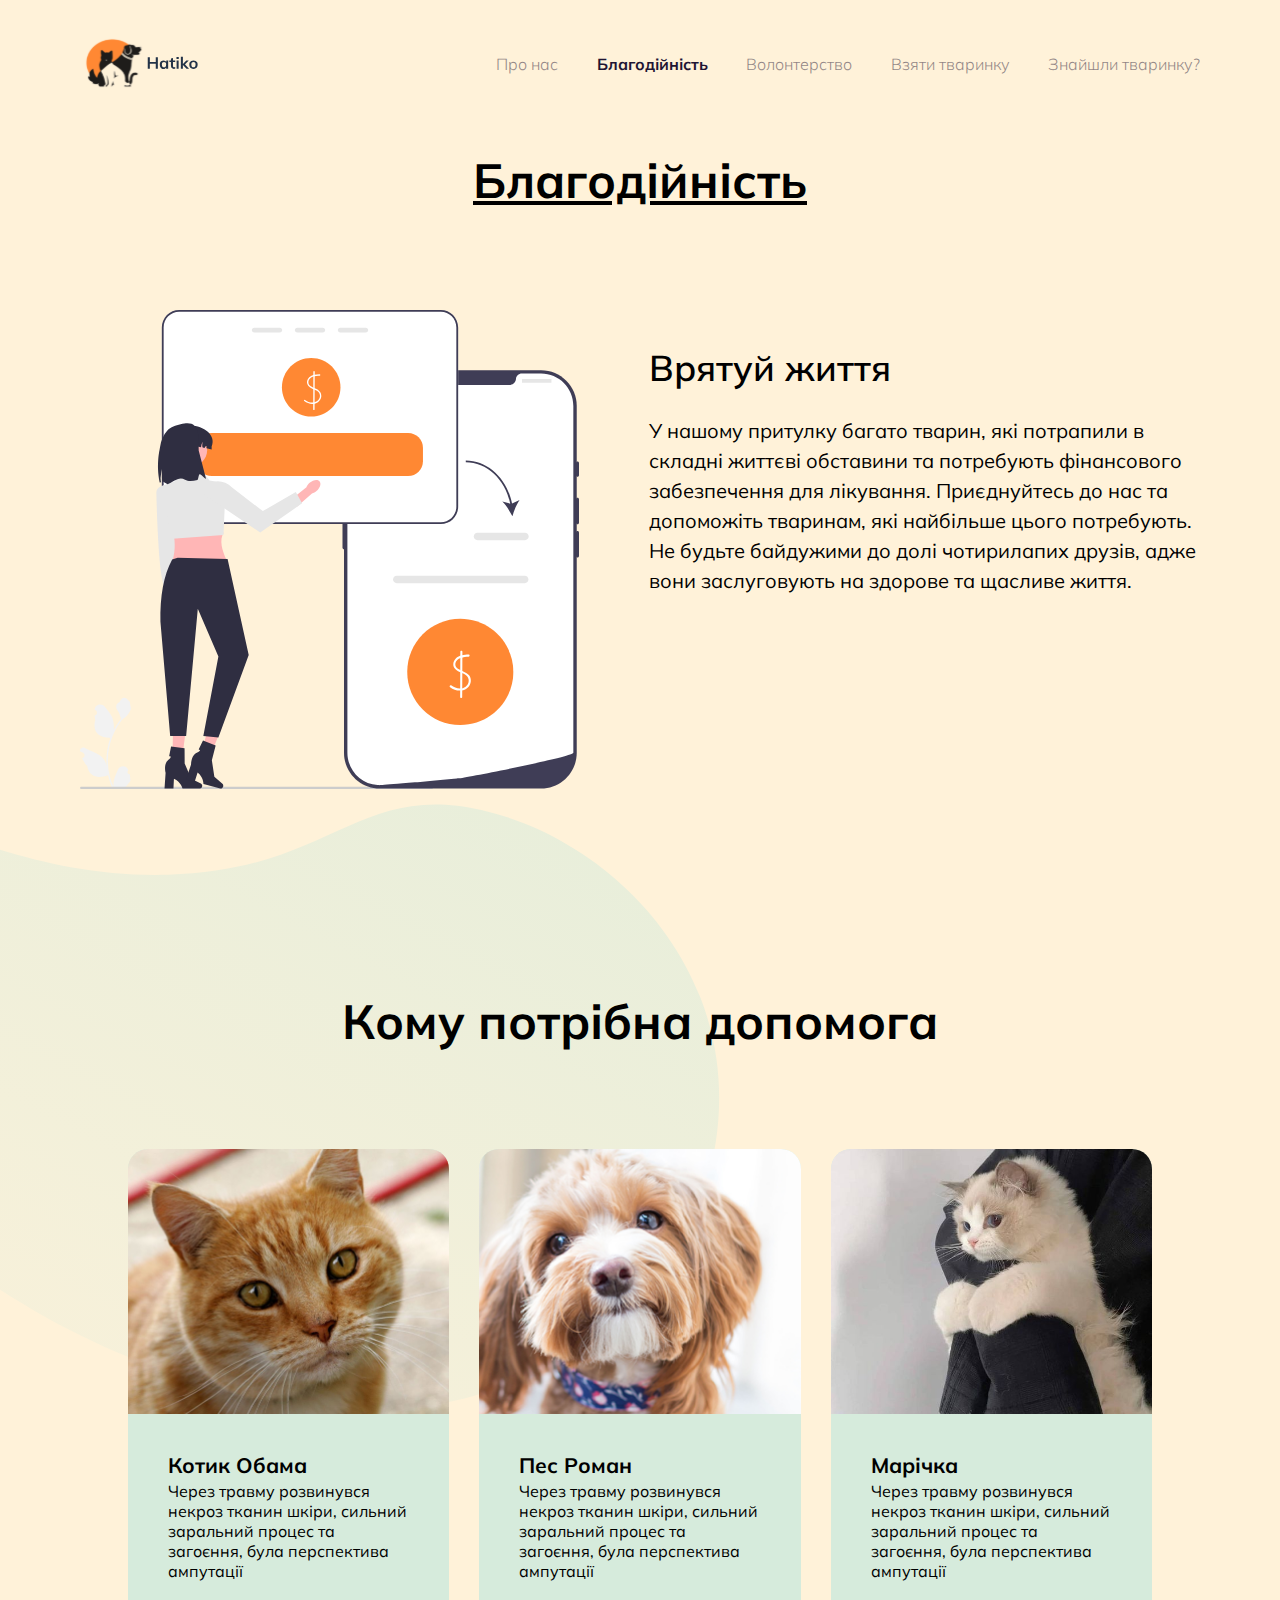
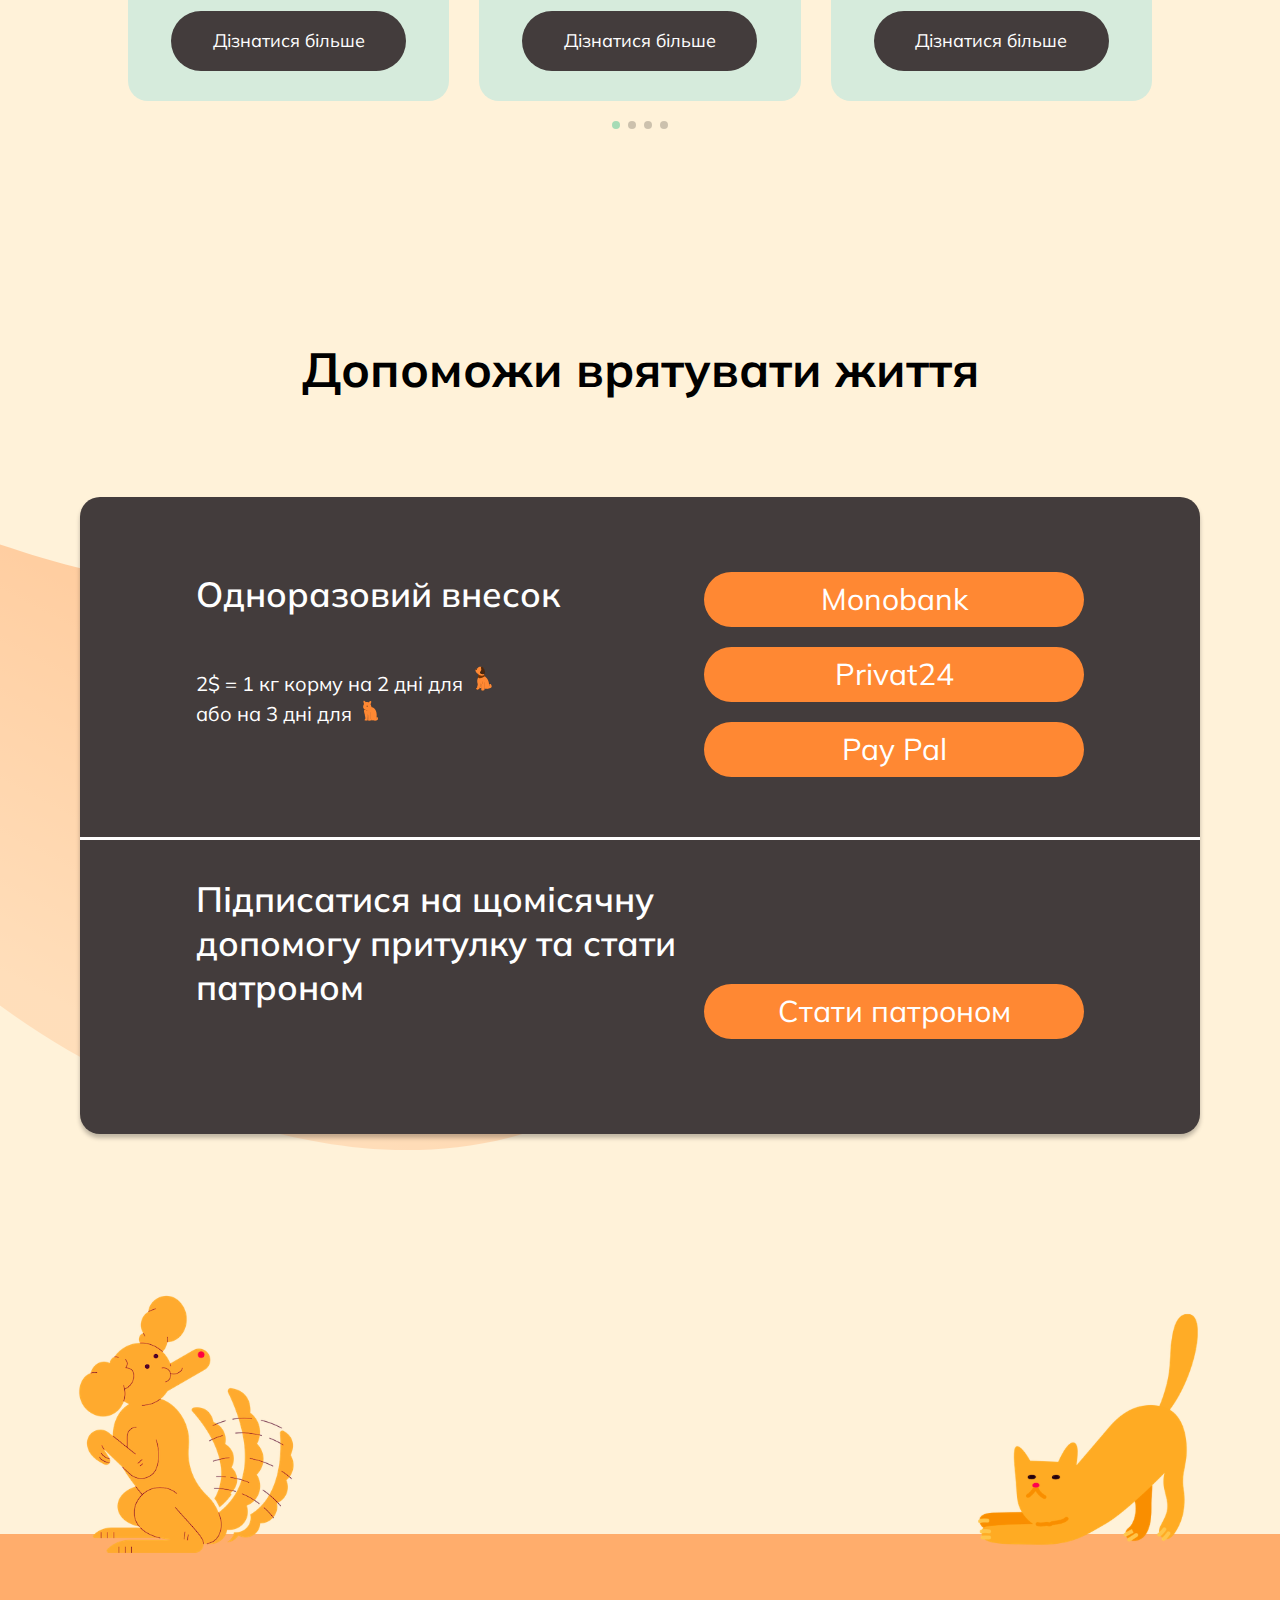
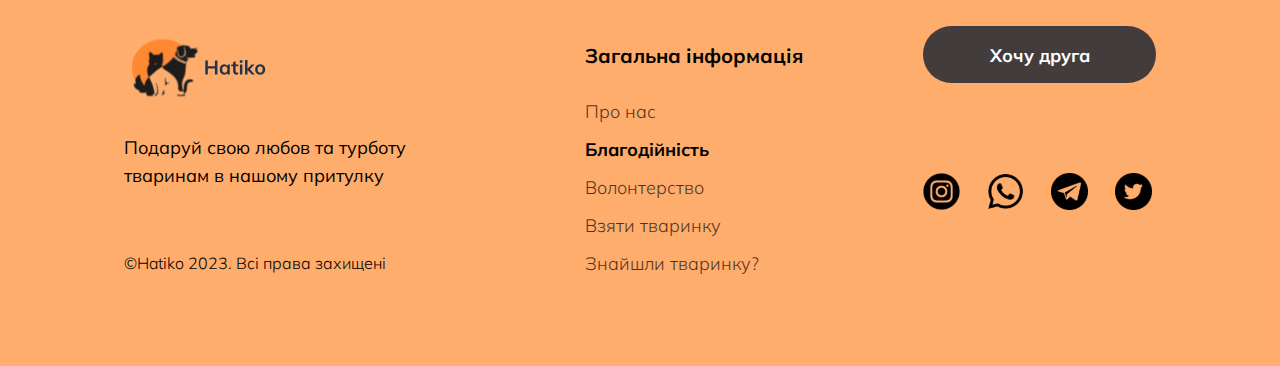
==== commit 7f503374: "add links to passport in charity slider. change font-family in charity section" ====
--- a/charity.html
+++ b/charity.html
@@ -57,7 +57,7 @@
                     <div class="element-image element-image1">
                     </div>
                     <div class="info-part">
-                        <p class="info-title">Котик Даніель</p>
+                        <p class="info-title">Котик Обама</p>
                         <p>Через травму розвинувся некроз тканин шкіри, сильний заральний процес та загоєння, була перспектива ампутації</p>
                     </div>
                     <a class="learn-more" href="learn-more.html ">Дізнатися більше</a>
@@ -69,7 +69,7 @@
                         <p class="info-title">Пес Роман</p>
                         <p>Через травму розвинувся некроз тканин шкіри, сильний заральний процес та загоєння, була перспектива ампутації</p>
                     </div>
-                    <a class="learn-more" href="#">Дізнатися більше</a>
+                    <a class="learn-more" href="learn-more.html">Дізнатися більше</a>
                 </div>
                 <div class="slider-element swiper-slide">
                     <div class="element-image element-image3">
@@ -78,7 +78,7 @@
                         <p class="info-title">Марічка</p>
                         <p>Через травму розвинувся некроз тканин шкіри, сильний заральний процес та загоєння, була перспектива ампутації</p>
                     </div>
-                    <a class="learn-more" href="#">Дізнатися більше</a>
+                    <a class="learn-more" href="learn-more.html">Дізнатися більше</a>
                 </div>
                 <div class="slider-element swiper-slide">
                     <div class="element-image element-image4">
@@ -87,7 +87,7 @@
                         <p class="info-title">Жартун</p>
                         <p>Через травму розвинувся некроз тканин шкіри, сильний заральний процес та загоєння, була перспектива ампутації</p>
                     </div>
-                    <a class="learn-more" href="#">Дізнатися більше</a>
+                    <a class="learn-more" href="learn-more.html">Дізнатися більше</a>
                 </div>
                 <div class="slider-element swiper-slide">
                     <div class="element-image element-image5">
@@ -96,7 +96,7 @@
                         <p class="info-title">Чарлі</p>
                         <p>Через травму розвинувся некроз тканин шкіри, сильний заральний процес та загоєння, була перспектива ампутації</p>
                     </div>
-                    <a class="learn-more" href="#">Дізнатися більше</a>
+                    <a class="learn-more" href="learn-more.html">Дізнатися більше</a>
                 </div>
                 <div class="slider-element swiper-slide">
                     <div class="element-image element-image6">
@@ -105,7 +105,7 @@
                         <p class="info-title">Лео</p>
                         <p>Через травму розвинувся некроз тканин шкіри, сильний заральний процес та загоєння, була перспектива ампутації</p>
                     </div>
-                    <a class="learn-more" href="#">Дізнатися більше</a>
+                    <a class="learn-more" href="learn-more.html">Дізнатися більше</a>
                 </div>
             </div>
         </div>
